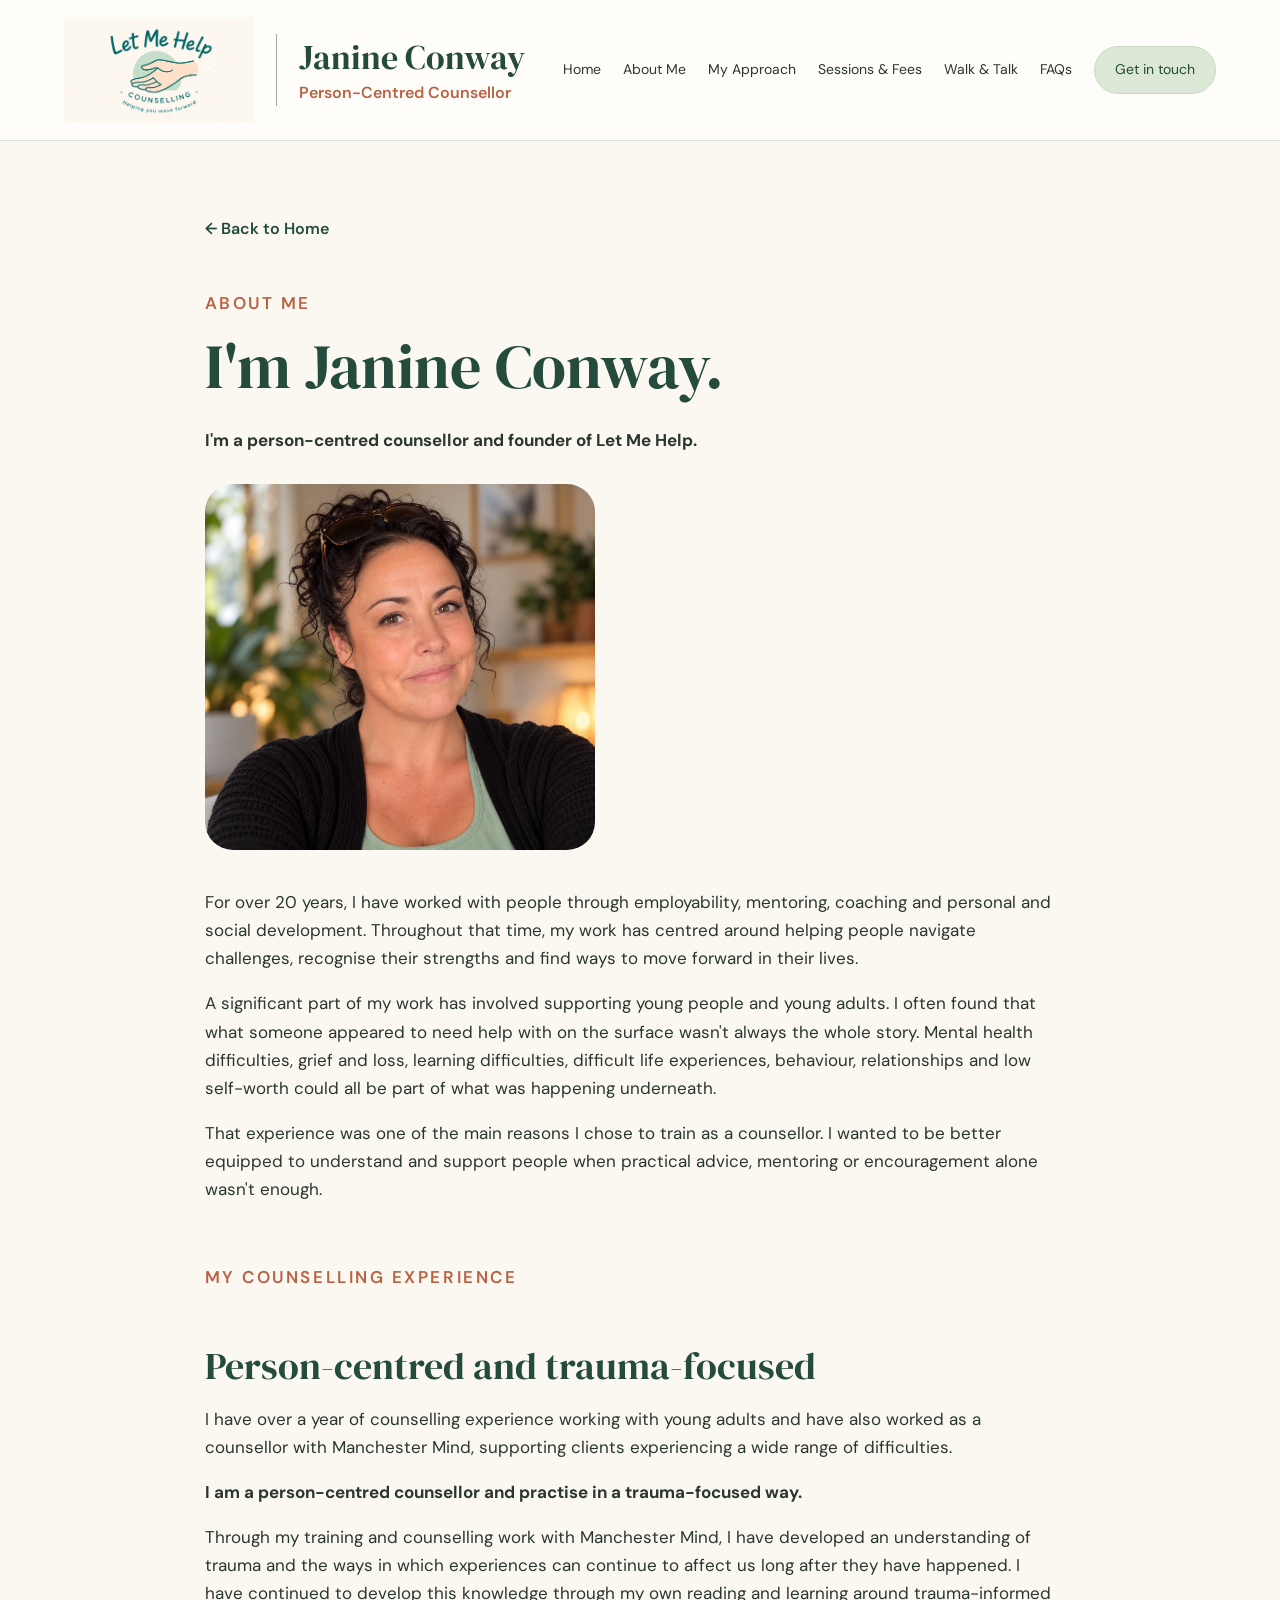
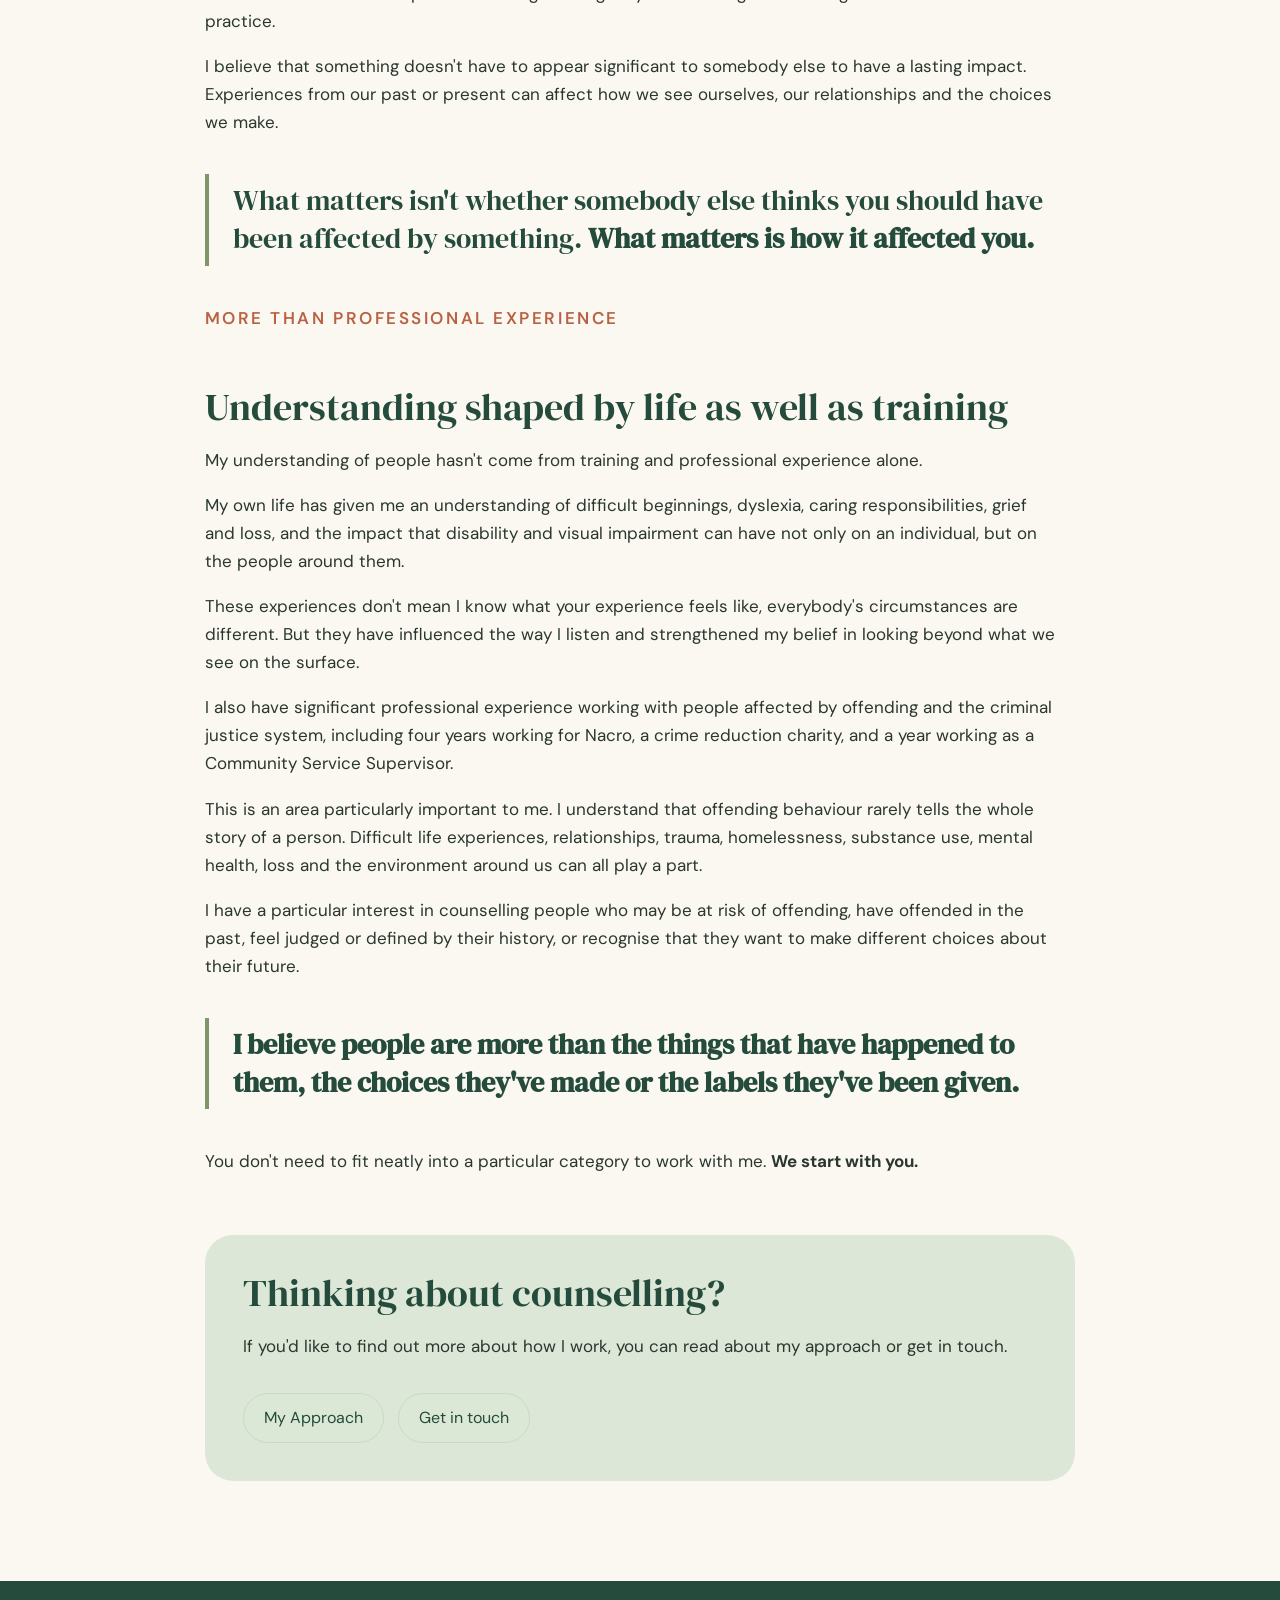
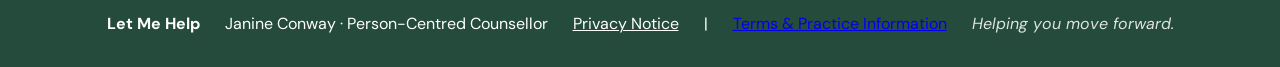
==== about.html @ ed5c0e48 "Add files via upload" ====
<!doctype html>
<html lang="en-GB">
<head>
<meta charset="utf-8">
<meta name="viewport" content="width=device-width,initial-scale=1">
<title>About Janine Conway | Person-Centred Counsellor</title>
<meta name="description" content="About Janine Conway, founder of Let Me Help, a person-centred counsellor practising in a trauma-focused way with over 20 years' experience supporting people.">

<link rel="stylesheet" href="style.css">
<style>
.about-page{max-width:1050px;margin:auto;padding:75px 7vw 100px}
.about-page .intro{padding:0;text-align:left;max-width:850px;margin:0 0 60px}
.about-page h1{font-size:62px;margin:8px 0 25px}
.about-page h2{font-size:38px;margin:55px 0 18px}
.about-page p{font-size:17px;max-width:850px}
.about-page .highlight{font-family:'DM Serif Display';font-size:28px;line-height:1.35;color:var(--forest);border-left:4px solid #7f9668;padding:8px 0 8px 24px;margin:38px 0}
.back-home{display:inline-block;margin-bottom:30px;color:var(--forest);font-weight:600;text-decoration:none}
.about-cta{margin-top:60px;padding:38px;background:var(--sage);border-radius:28px}
.about-cta h2{margin-top:0}
.janine-portrait{width:min(100%,390px);height:auto;display:block;margin:30px 0 38px;border-radius:28px;object-fit:cover}
</style>
<link rel="canonical" href="https://letmehelpcounselling.co.uk/about.html">
<meta name="robots" content="index,follow">
</head>
<body>
<header>
  <div class="brand">
    <img src="original-logo.png" alt="Let Me Help, Helping you move forward">
    <div class="identity"><strong>Janine Conway</strong><span>Person-Centred Counsellor</span></div>
  </div>
  <nav><a href="index.html">Home</a><a href="about.html">About Me</a><a href="approach.html">My Approach</a><a href="sessions.html">Sessions & Fees</a><a href="walk-and-talk.html">Walk &amp; Talk</a><a href="faq.html">FAQs</a><a class="pill" href="contact.html">Get in touch</a></nav>
</header>

<main class="about-page">
<a class="back-home" href="index.html">← Back to Home</a>

<section class="intro">
<p class="kicker">About Me</p>
<h1>I'm Janine Conway.</h1>
<p><strong>I'm a person-centred counsellor and founder of Let Me Help.</strong></p>
<img class="janine-portrait" src="janine-conway.jpg" alt="Janine Conway, Person-Centred Counsellor">

<p>For over 20 years, I have worked with people through employability, mentoring, coaching and personal and social development. Throughout that time, my work has centred around helping people navigate challenges, recognise their strengths and find ways to move forward in their lives.</p>

<p>A significant part of my work has involved supporting young people and young adults. I often found that what someone appeared to need help with on the surface wasn't always the whole story. Mental health difficulties, grief and loss, learning difficulties, difficult life experiences, behaviour, relationships and low self-worth could all be part of what was happening underneath.</p>

<p>That experience was one of the main reasons I chose to train as a counsellor. I wanted to be better equipped to understand and support people when practical advice, mentoring or encouragement alone wasn't enough.</p>
</section>

<section>
<p class="kicker">My counselling experience</p>
<h2>Person-centred and trauma-focused</h2>

<p>I have over a year of counselling experience working with young adults and have also worked as a counsellor with Manchester Mind, supporting clients experiencing a wide range of difficulties.</p>

<p><strong>I am a person-centred counsellor and practise in a trauma-focused way.</strong></p>

<p>Through my training and counselling work with Manchester Mind, I have developed an understanding of trauma and the ways in which experiences can continue to affect us long after they have happened. I have continued to develop this knowledge through my own reading and learning around trauma-informed practice.</p>

<p>I believe that something doesn't have to appear significant to somebody else to have a lasting impact. Experiences from our past or present can affect how we see ourselves, our relationships and the choices we make.</p>

<p class="highlight">What matters isn't whether somebody else thinks you should have been affected by something. <strong>What matters is how it affected you.</strong></p>
</section>

<section>
<p class="kicker">More than professional experience</p>
<h2>Understanding shaped by life as well as training</h2>

<p>My understanding of people hasn't come from training and professional experience alone.</p>

<p>My own life has given me an understanding of difficult beginnings, dyslexia, caring responsibilities, grief and loss, and the impact that disability and visual impairment can have not only on an individual, but on the people around them.</p>

<p>These experiences don't mean I know what your experience feels like, everybody's circumstances are different. But they have influenced the way I listen and strengthened my belief in looking beyond what we see on the surface.</p>

<p>I also have significant professional experience working with people affected by offending and the criminal justice system, including four years working for Nacro, a crime reduction charity, and a year working as a Community Service Supervisor.</p>

<p>This is an area particularly important to me. I understand that offending behaviour rarely tells the whole story of a person. Difficult life experiences, relationships, trauma, homelessness, substance use, mental health, loss and the environment around us can all play a part.</p>

<p>I have a particular interest in counselling people who may be at risk of offending, have offended in the past, feel judged or defined by their history, or recognise that they want to make different choices about their future.</p>

<p class="highlight"><strong>I believe people are more than the things that have happened to them, the choices they've made or the labels they've been given.</strong></p>

<p>You don't need to fit neatly into a particular category to work with me. <strong>We start with you.</strong></p>
</section>

<section class="about-cta">
<h2>Thinking about counselling?</h2>
<p>If you'd like to find out more about how I work, you can read about my approach or get in touch.</p>
<a class="button" href="approach.html">My Approach</a>
<a class="button" href="contact.html" style="margin-left:10px">Get in touch</a>
</section>
</main>

<footer><strong>Let Me Help</strong><span>Janine Conway · Person-Centred Counsellor</span><a href="privacy.html" style="color:white">Privacy Notice</a> <span aria-hidden="true">|</span> <a href="terms.html">Terms &amp; Practice Information</a><em>Helping you move forward.</em></footer>
</body>
</html>
---- style.css ----
@import url('https://fonts.googleapis.com/css2?family=DM+Sans:wght@400;500;600&family=DM+Serif+Display:ital@0;1&display=swap');
:root{--forest:#244b3b;--sage:#dce7d7;--cream:#fbf8f1;--paper:#fffdfa;--terra:#b86243;--line:#d9dfd6;--ink:#29372f}
*{box-sizing:border-box}body{margin:0;background:var(--cream);color:var(--ink);font-family:'DM Sans',sans-serif;line-height:1.65}header{display:flex;align-items:center;justify-content:space-between;padding:15px 5vw;border-bottom:1px solid var(--line);background:var(--paper)}.brand{display:flex;align-items:center;gap:22px}.brand img{width:190px;height:110px;object-fit:contain}.identity{border-left:1px solid #9aaa9d;padding-left:22px}.identity strong{display:block;font:400 34px 'DM Serif Display';color:var(--forest)}.identity span{color:var(--terra);font-weight:600}nav{display:flex;gap:22px;align-items:center}nav a{text-decoration:none;color:var(--ink);font-size:14px}.pill,.button{background:var(--forest);color:#fff!important;padding:11px 20px;border-radius:999px;text-decoration:none}.hero{display:grid;grid-template-columns:.9fr 1.1fr;gap:60px;align-items:center;padding:70px 7vw 85px;min-height:650px}.copy{max-width:600px}.kicker{text-transform:uppercase;letter-spacing:.15em;font-size:12px;font-weight:600;color:var(--terra)}h1,h2{font-family:'DM Serif Display';font-weight:400;color:var(--forest);line-height:1.08}h1{font-size:68px;margin:12px 0 25px}h1 em{color:#7f9668;font-style:italic}.copy>p:not(.kicker):not(.tag){font-size:18px}.button{display:inline-block;margin-top:15px}.tag{font:italic 20px 'DM Serif Display';color:var(--forest);margin-top:24px}.oval{height:520px;border-radius:50%;overflow:hidden;box-shadow:0 20px 55px rgba(36,75,59,.14)}.oval img{width:100%;height:100%;object-fit:cover}.help{text-align:center;padding:85px 6vw;background:var(--paper)}.help h2{font-size:44px;margin:6px 0 45px}.topics{max-width:1180px;margin:auto;display:grid;grid-template-columns:repeat(5,1fr);border-top:1px solid var(--line);border-left:1px solid var(--line)}.topics div{padding:28px 16px;border-right:1px solid var(--line);border-bottom:1px solid var(--line);font-weight:500}.links{padding:70px 6vw;display:grid;grid-template-columns:repeat(5,1fr);gap:16px}.links a{display:flex;flex-direction:column;text-decoration:none;color:var(--ink);background:var(--paper);border:1px solid var(--line);border-radius:18px;padding:25px;min-height:230px}.links b{font:400 27px 'DM Serif Display';color:var(--forest);margin-bottom:12px}.links span{font-size:14px}.links i{font-style:normal;color:var(--forest);font-weight:600;margin-top:auto}.online{text-align:center;background:var(--sage);padding:65px 20px}.online h2{font-size:38px;margin:0 0 15px}.online p{max-width:780px;margin:auto}footer{background:var(--forest);color:white;padding:30px 6vw;display:flex;gap:25px;justify-content:center;flex-wrap:wrap}footer em{opacity:.85}
@media(max-width:1000px){nav a:not(.pill){display:none}.hero{grid-template-columns:1fr}.oval{height:430px}.topics{grid-template-columns:repeat(2,1fr)}.links{grid-template-columns:repeat(2,1fr)}}
@media(max-width:620px){header{padding:10px 18px}.brand img{width:125px;height:80px}.identity{padding-left:12px}.identity strong{font-size:22px}.identity span{font-size:11px}nav .pill{display:none}.hero{padding:50px 24px;gap:35px}h1{font-size:48px}.oval{height:320px}.topics,.links{grid-template-columns:1fr}.help,.links{padding:60px 24px}}


/* Requested button update: light green, oval/pill-shaped */
.button,
.primary,
.secondary,
.nav-button,
.pill,
a.button,
a.primary,
a.secondary,
a.nav-button,
a.pill,
button,
input[type="submit"] {
  background: #dce8d6 !important;
  color: #244b3b !important;
  border: 1px solid #cbd9c5 !important;
  border-radius: 999px !important;
  box-shadow: none !important;
}
.button:hover,
.primary:hover,
.secondary:hover,
.nav-button:hover,
.pill:hover,
a.button:hover,
a.primary:hover,
a.secondary:hover,
a.nav-button:hover,
a.pill:hover,
button:hover,
input[type="submit"]:hover {
  background: #cfdcc8 !important;
  color: #244b3b !important;
}

/* V5: How I Can Help topic buttons */
.topics {
  border: 0 !important;
  gap: 16px !important;
}
.topics div {
  background: #dce8d6 !important;
  color: #244b3b !important;
  border: 1px solid #cbd9c5 !important;
  border-radius: 999px !important;
  min-height: 64px !important;
  padding: 16px 22px !important;
  display: flex !important;
  align-items: center !important;
  justify-content: center !important;
  text-align: center !important;
}

/* V16: six homepage information cards */
.links{grid-template-columns:repeat(3,1fr)}
@media(max-width:1000px){.links{grid-template-columns:repeat(2,1fr)}}
@media(max-width:620px){.links{grid-template-columns:1fr}}
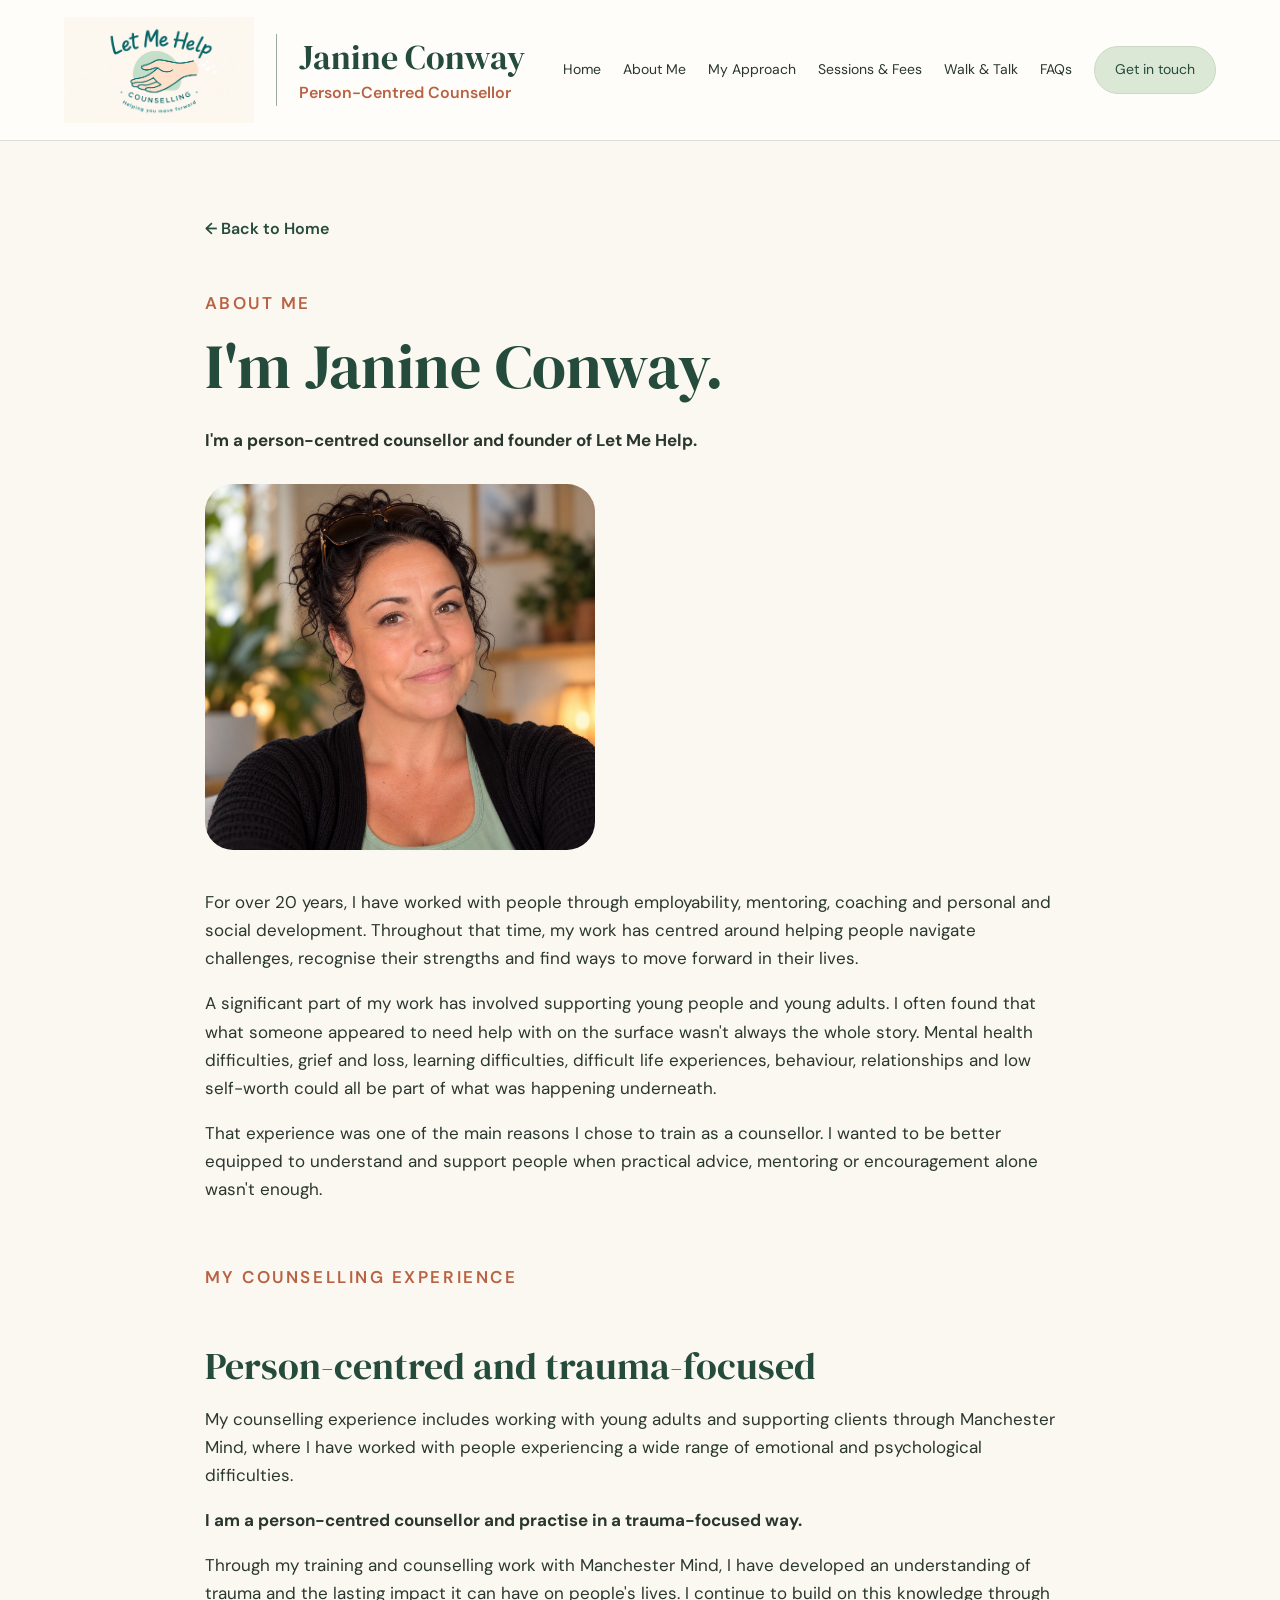
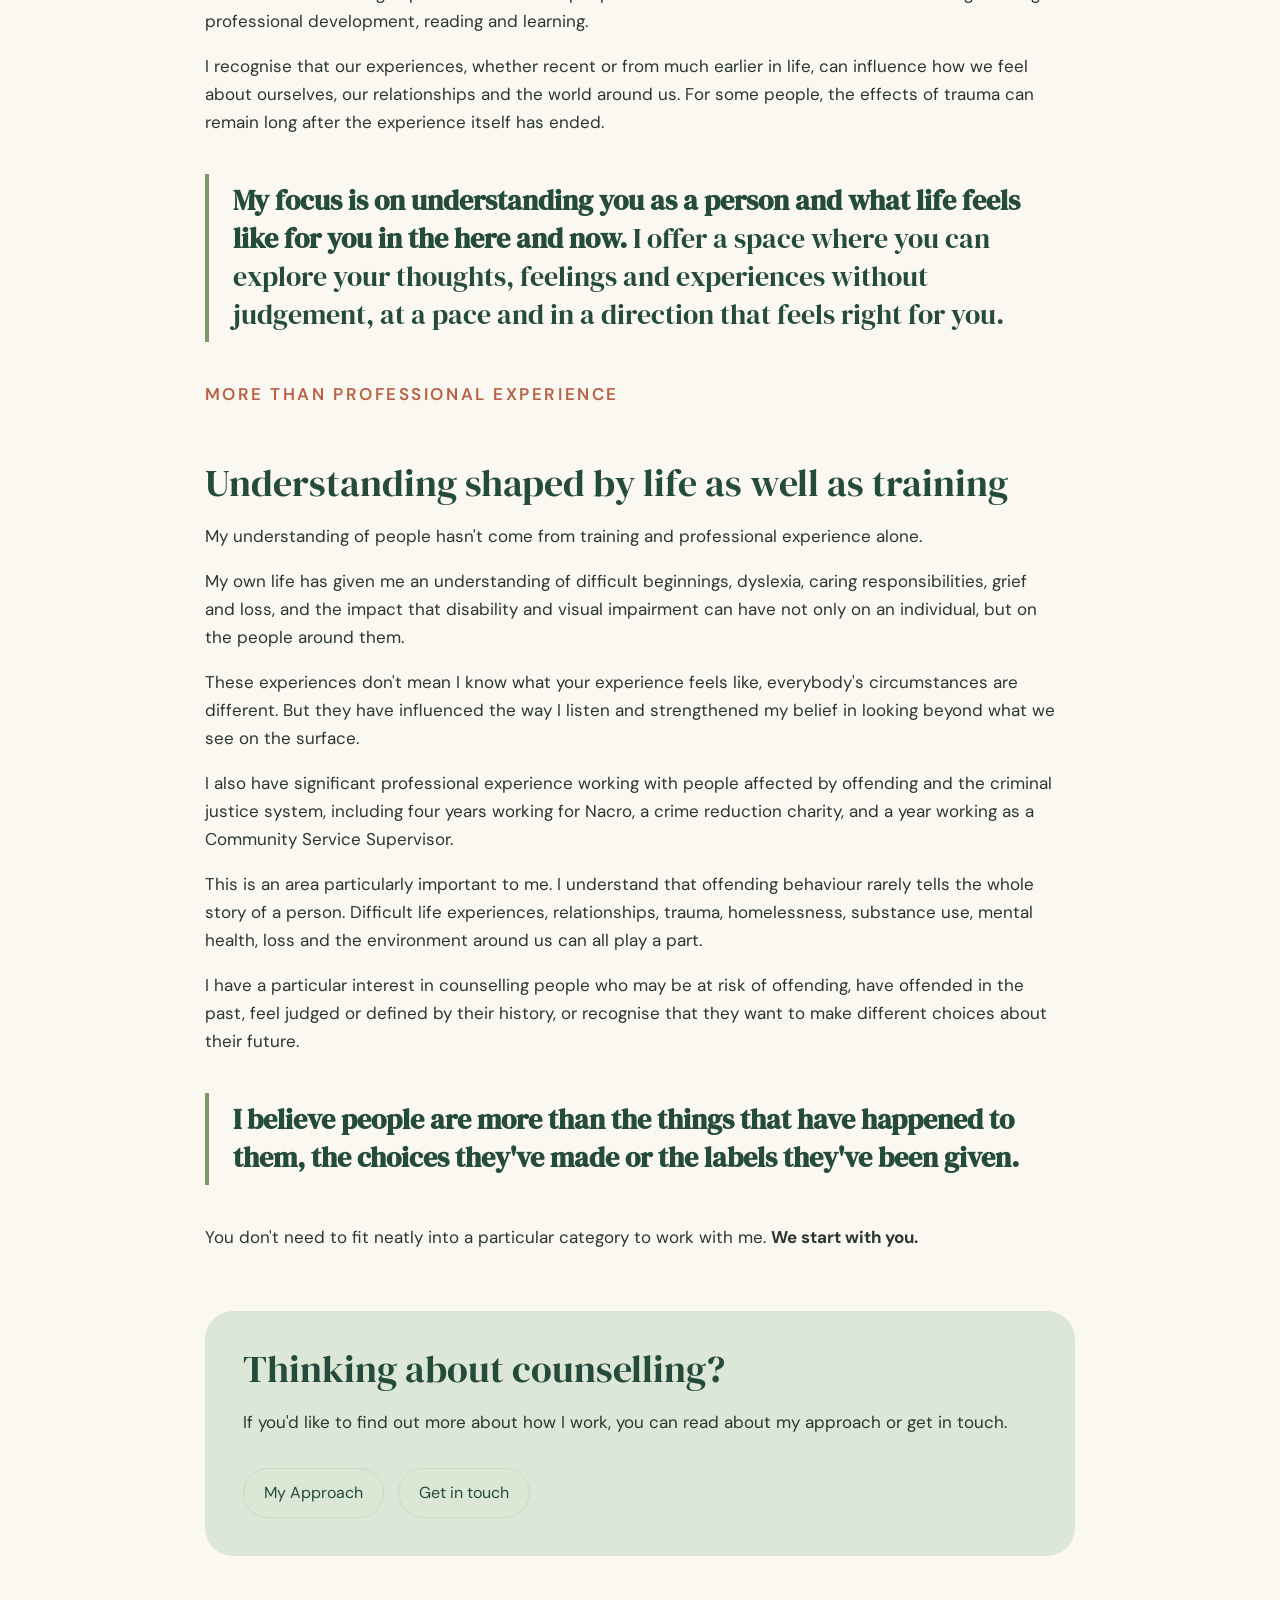
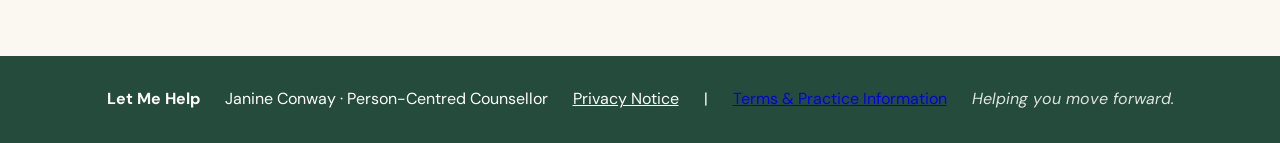
==== commit 15a40e62: "Update about.html" ====
--- a/about.html
+++ b/about.html
@@ -51,15 +51,15 @@
 <p class="kicker">My counselling experience</p>
 <h2>Person-centred and trauma-focused</h2>
 
-<p>I have over a year of counselling experience working with young adults and have also worked as a counsellor with Manchester Mind, supporting clients experiencing a wide range of difficulties.</p>
+<p>My counselling experience includes working with young adults and supporting clients through Manchester Mind, where I have worked with people experiencing a wide range of emotional and psychological difficulties.</p>
 
 <p><strong>I am a person-centred counsellor and practise in a trauma-focused way.</strong></p>
 
-<p>Through my training and counselling work with Manchester Mind, I have developed an understanding of trauma and the ways in which experiences can continue to affect us long after they have happened. I have continued to develop this knowledge through my own reading and learning around trauma-informed practice.</p>
+<p>Through my training and counselling work with Manchester Mind, I have developed an understanding of trauma and the lasting impact it can have on people's lives. I continue to build on this knowledge through professional development, reading and learning.</p>
 
-<p>I believe that something doesn't have to appear significant to somebody else to have a lasting impact. Experiences from our past or present can affect how we see ourselves, our relationships and the choices we make.</p>
+<p>I recognise that our experiences, whether recent or from much earlier in life, can influence how we feel about ourselves, our relationships and the world around us. For some people, the effects of trauma can remain long after the experience itself has ended.</p>
 
-<p class="highlight">What matters isn't whether somebody else thinks you should have been affected by something. <strong>What matters is how it affected you.</strong></p>
+<p class="highlight"><strong>My focus is on understanding you as a person and what life feels like for you in the here and now.</strong> I offer a space where you can explore your thoughts, feelings and experiences without judgement, at a pace and in a direction that feels right for you.</p>
 </section>
 
 <section>
@@ -93,4 +93,4 @@
 
 <footer><strong>Let Me Help</strong><span>Janine Conway · Person-Centred Counsellor</span><a href="privacy.html" style="color:white">Privacy Notice</a> <span aria-hidden="true">|</span> <a href="terms.html">Terms &amp; Practice Information</a><em>Helping you move forward.</em></footer>
 </body>
-</html>+</html>
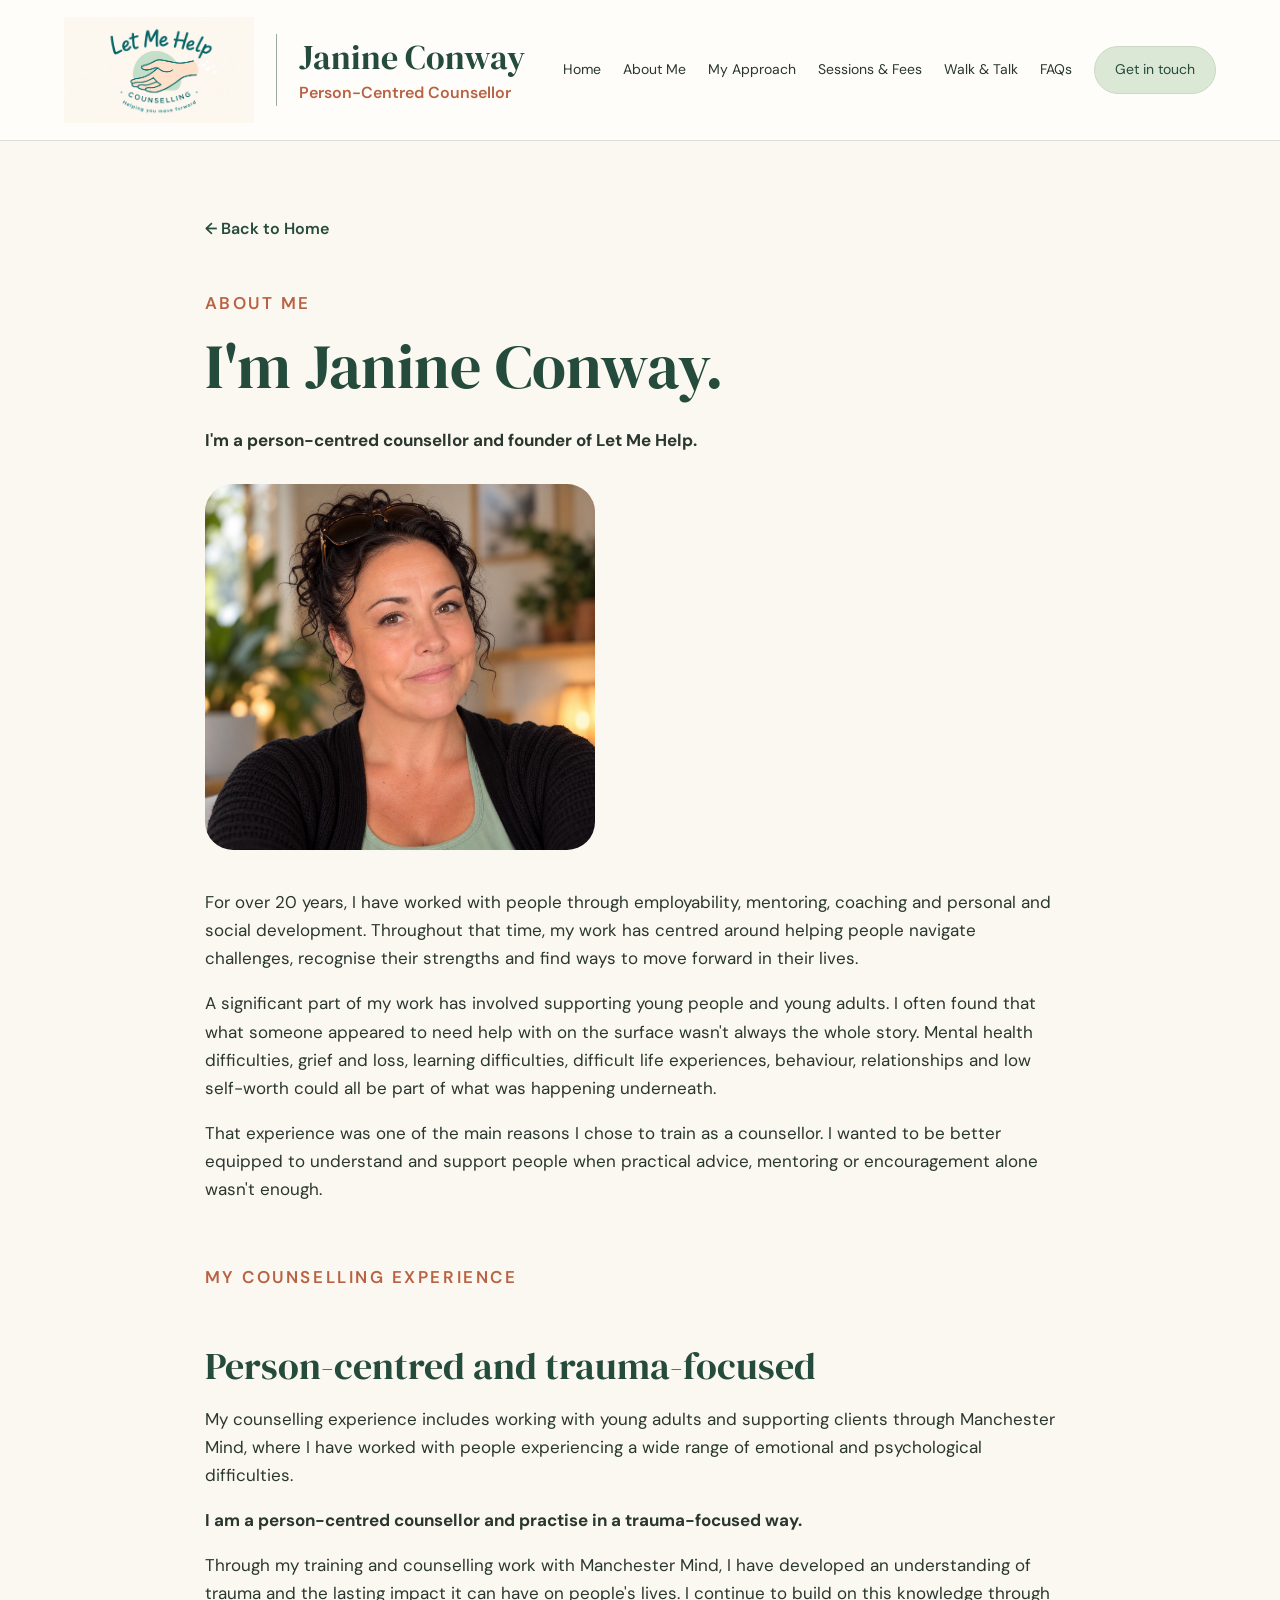
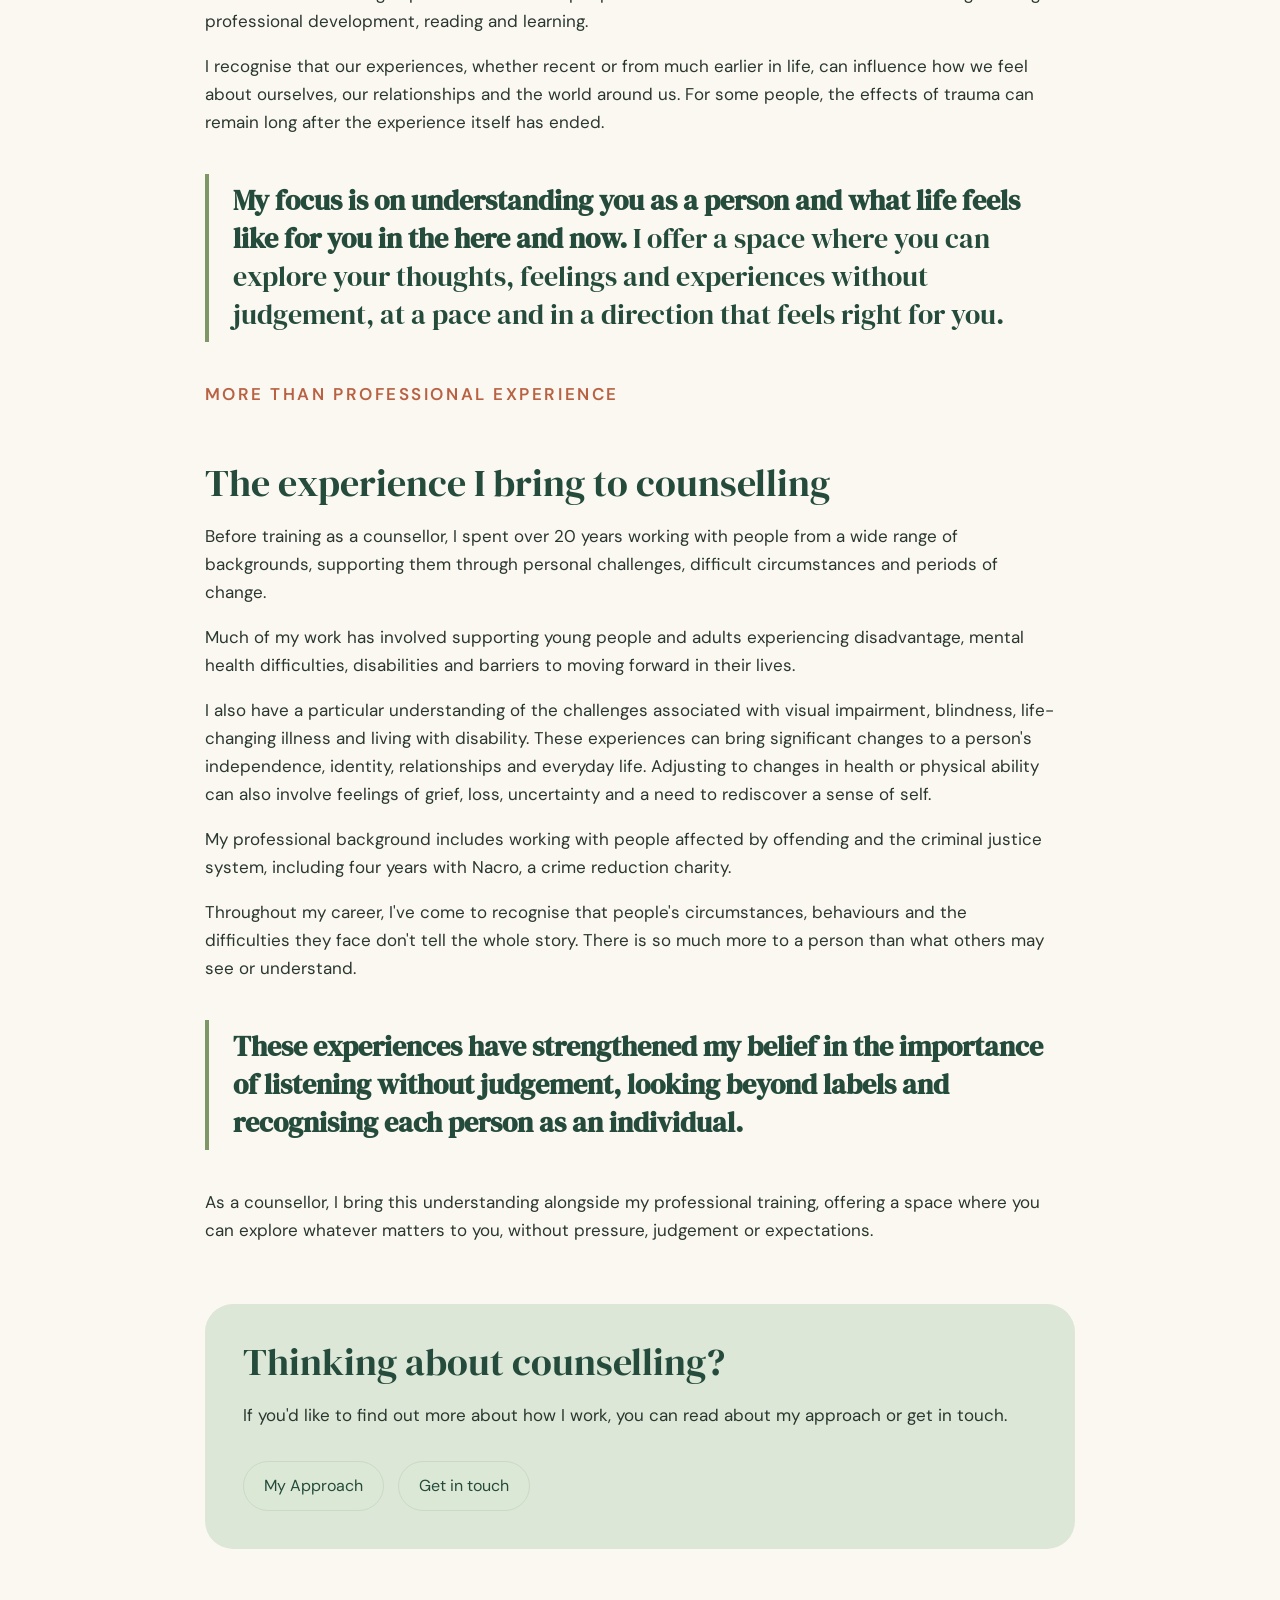
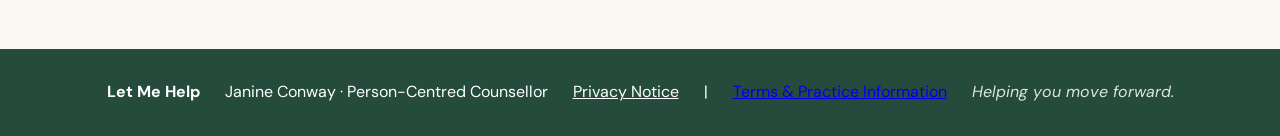
==== commit c315c743: "Update about.html" ====
--- a/about.html
+++ b/about.html
@@ -64,23 +64,21 @@
 
 <section>
 <p class="kicker">More than professional experience</p>
-<h2>Understanding shaped by life as well as training</h2>
+<h2>The experience I bring to counselling</h2>
 
-<p>My understanding of people hasn't come from training and professional experience alone.</p>
+<p>Before training as a counsellor, I spent over 20 years working with people from a wide range of backgrounds, supporting them through personal challenges, difficult circumstances and periods of change.</p>
 
-<p>My own life has given me an understanding of difficult beginnings, dyslexia, caring responsibilities, grief and loss, and the impact that disability and visual impairment can have not only on an individual, but on the people around them.</p>
+<p>Much of my work has involved supporting young people and adults experiencing disadvantage, mental health difficulties, disabilities and barriers to moving forward in their lives.</p>
 
-<p>These experiences don't mean I know what your experience feels like, everybody's circumstances are different. But they have influenced the way I listen and strengthened my belief in looking beyond what we see on the surface.</p>
+<p>I also have a particular understanding of the challenges associated with visual impairment, blindness, life-changing illness and living with disability. These experiences can bring significant changes to a person's independence, identity, relationships and everyday life. Adjusting to changes in health or physical ability can also involve feelings of grief, loss, uncertainty and a need to rediscover a sense of self.</p>
 
-<p>I also have significant professional experience working with people affected by offending and the criminal justice system, including four years working for Nacro, a crime reduction charity, and a year working as a Community Service Supervisor.</p>
+<p>My professional background includes working with people affected by offending and the criminal justice system, including four years with Nacro, a crime reduction charity.</p>
 
-<p>This is an area particularly important to me. I understand that offending behaviour rarely tells the whole story of a person. Difficult life experiences, relationships, trauma, homelessness, substance use, mental health, loss and the environment around us can all play a part.</p>
+<p>Throughout my career, I've come to recognise that people's circumstances, behaviours and the difficulties they face don't tell the whole story. There is so much more to a person than what others may see or understand.</p>
 
-<p>I have a particular interest in counselling people who may be at risk of offending, have offended in the past, feel judged or defined by their history, or recognise that they want to make different choices about their future.</p>
+<p class="highlight"><strong>These experiences have strengthened my belief in the importance of listening without judgement, looking beyond labels and recognising each person as an individual.</strong></p>
 
-<p class="highlight"><strong>I believe people are more than the things that have happened to them, the choices they've made or the labels they've been given.</strong></p>
-
-<p>You don't need to fit neatly into a particular category to work with me. <strong>We start with you.</strong></p>
+<p>As a counsellor, I bring this understanding alongside my professional training, offering a space where you can explore whatever matters to you, without pressure, judgement or expectations.</p>
 </section>
 
 <section class="about-cta">
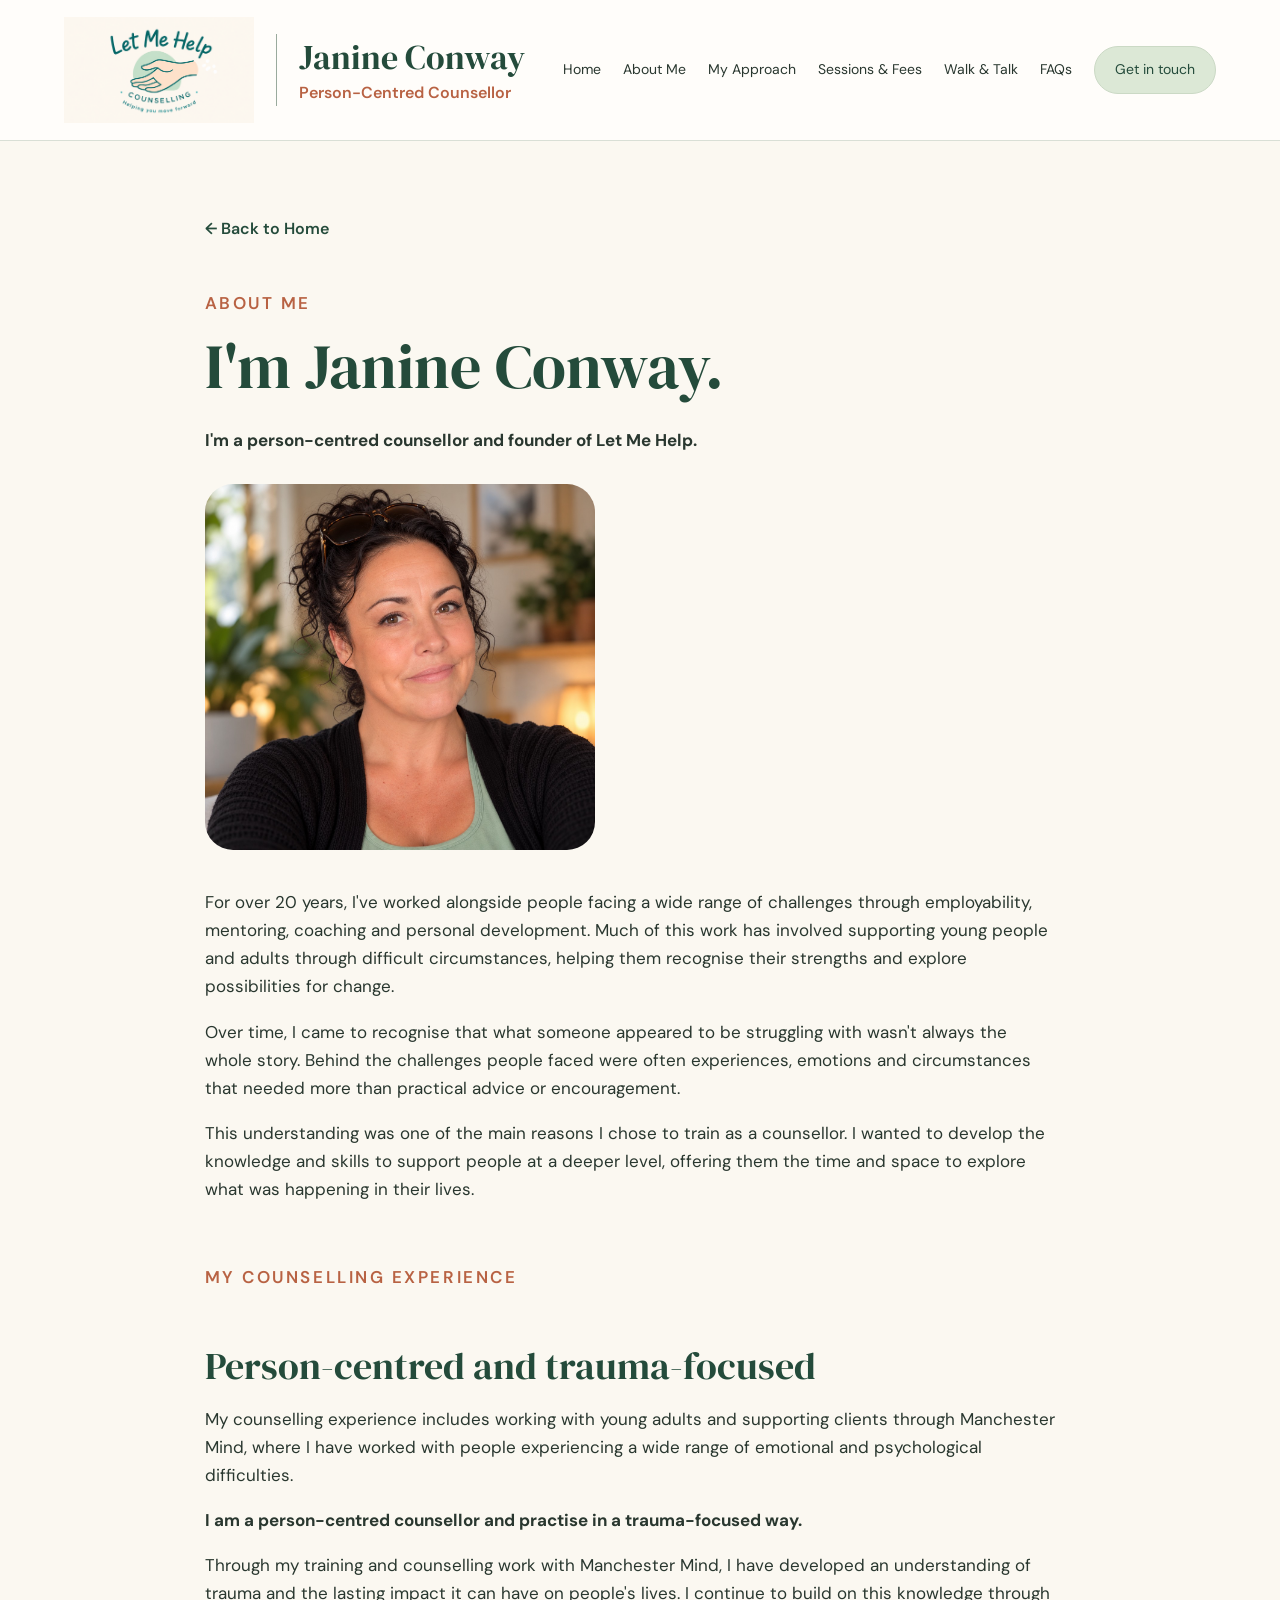
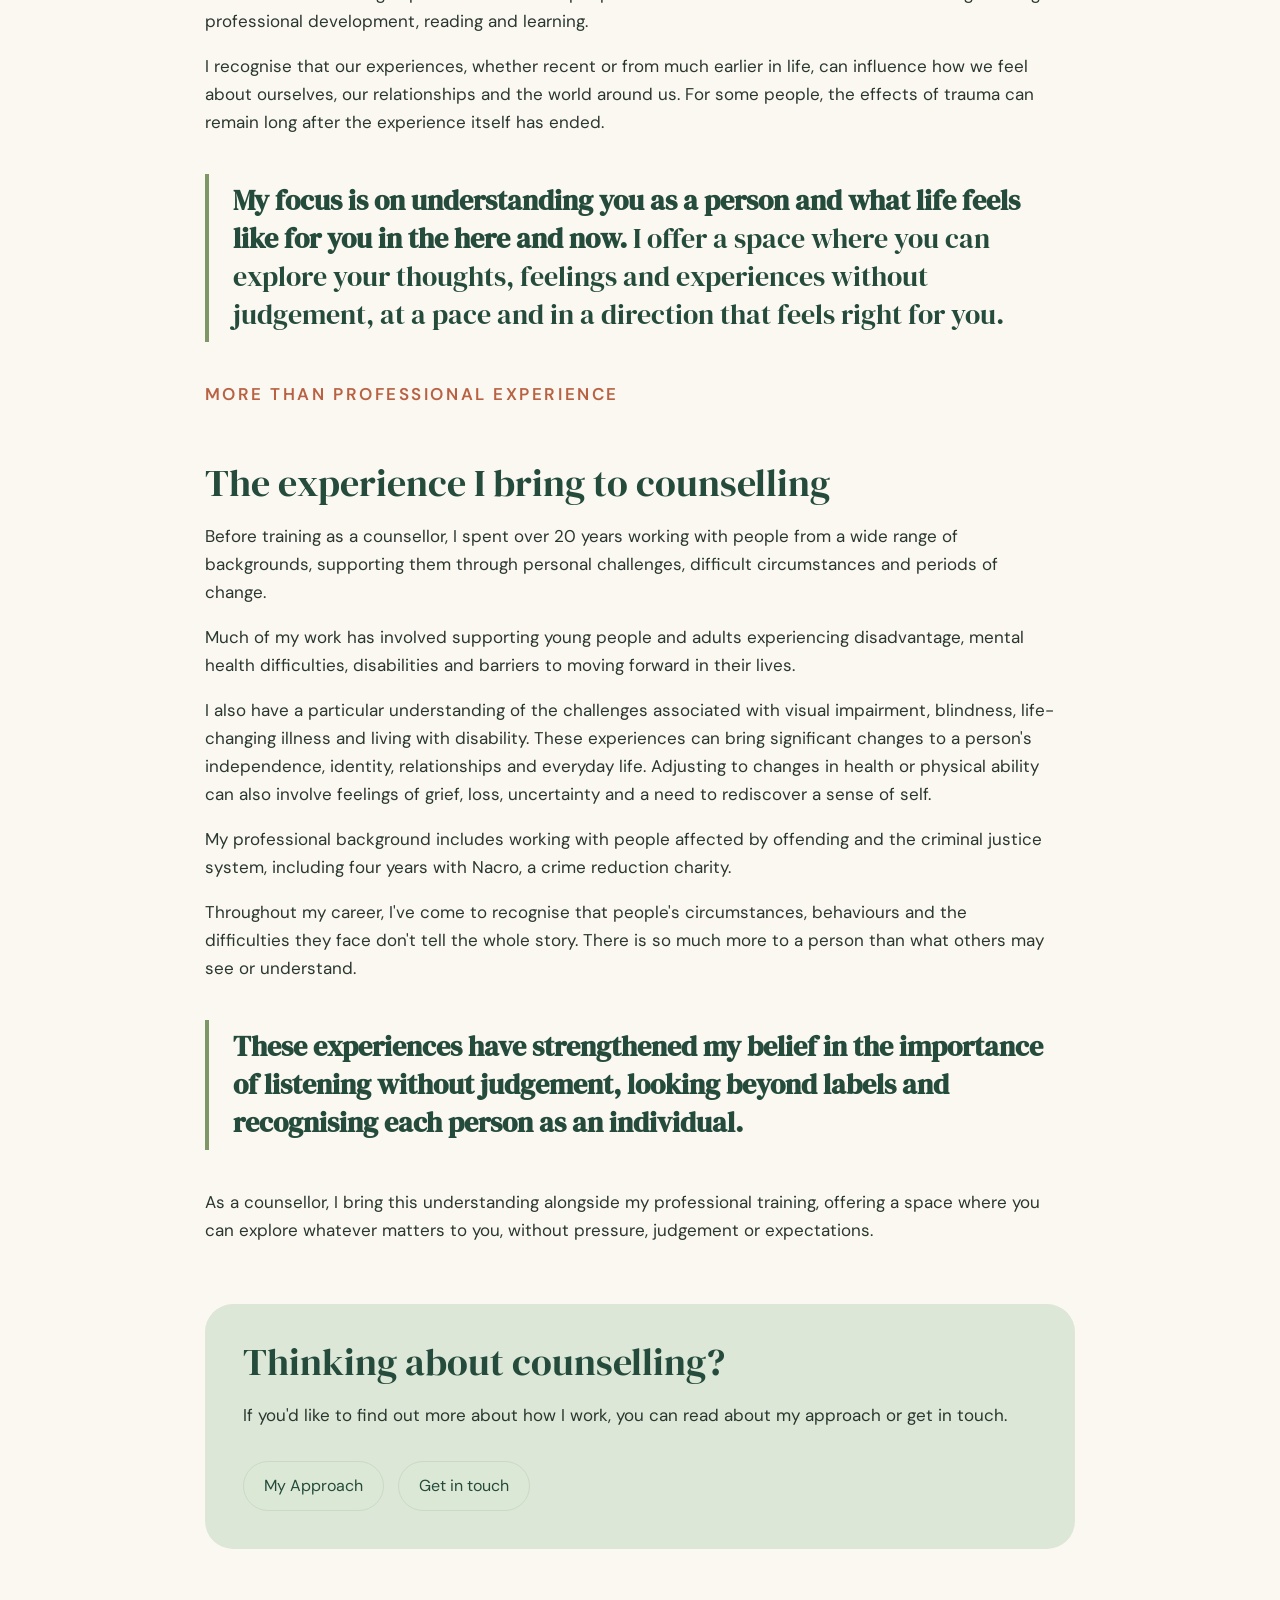
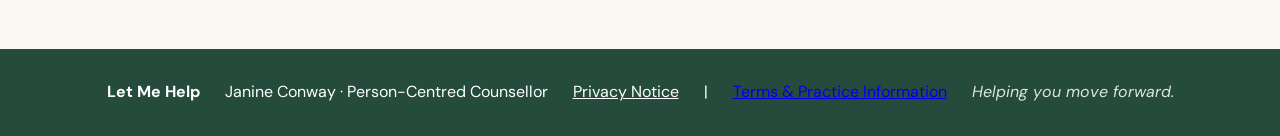
==== commit 94353fa7: "Update about.html" ====
--- a/about.html
+++ b/about.html
@@ -40,13 +40,12 @@
 <p><strong>I'm a person-centred counsellor and founder of Let Me Help.</strong></p>
 <img class="janine-portrait" src="janine-conway.jpg" alt="Janine Conway, Person-Centred Counsellor">
 
-<p>For over 20 years, I have worked with people through employability, mentoring, coaching and personal and social development. Throughout that time, my work has centred around helping people navigate challenges, recognise their strengths and find ways to move forward in their lives.</p>
+<p>For over 20 years, I've worked alongside people facing a wide range of challenges through employability, mentoring, coaching and personal development. Much of this work has involved supporting young people and adults through difficult circumstances, helping them recognise their strengths and explore possibilities for change.</p>
 
-<p>A significant part of my work has involved supporting young people and young adults. I often found that what someone appeared to need help with on the surface wasn't always the whole story. Mental health difficulties, grief and loss, learning difficulties, difficult life experiences, behaviour, relationships and low self-worth could all be part of what was happening underneath.</p>
+<p>Over time, I came to recognise that what someone appeared to be struggling with wasn't always the whole story. Behind the challenges people faced were often experiences, emotions and circumstances that needed more than practical advice or encouragement.</p>
 
-<p>That experience was one of the main reasons I chose to train as a counsellor. I wanted to be better equipped to understand and support people when practical advice, mentoring or encouragement alone wasn't enough.</p>
+<p>This understanding was one of the main reasons I chose to train as a counsellor. I wanted to develop the knowledge and skills to support people at a deeper level, offering them the time and space to explore what was happening in their lives.</p></section>
 </section>
-
 <section>
 <p class="kicker">My counselling experience</p>
 <h2>Person-centred and trauma-focused</h2>
--- a/style.css
+++ b/style.css
@@ -62,3 +62,86 @@
 .links{grid-template-columns:repeat(3,1fr)}
 @media(max-width:1000px){.links{grid-template-columns:repeat(2,1fr)}}
 @media(max-width:620px){.links{grid-template-columns:1fr}}
+/* Homepage contact form */
+.home-contact {
+  background: #faf7f1;
+  padding: 65px 24px;
+  text-align: center;
+}
+
+.home-contact h2 {
+  color: #244b3b;
+  margin: 0 0 18px;
+}
+
+.home-contact > p {
+  max-width: 650px;
+  margin: 0 auto 30px;
+  line-height: 1.7;
+}
+
+.home-contact .contact-form {
+  max-width: 600px;
+  margin: 0 auto;
+  display: flex;
+  flex-direction: column;
+  gap: 10px;
+  text-align: left;
+}
+
+.home-contact label {
+  font-weight: 600;
+  margin-top: 8px;
+}
+
+.home-contact input:not([type="hidden"]),
+.home-contact select,
+.home-contact textarea {
+  width: 100%;
+  box-sizing: border-box;
+  padding: 13px 15px;
+  border: 1px solid #b9c9b8;
+  border-radius: 8px;
+  background: #fff;
+  color: #244b3b;
+  font: inherit;
+}
+
+.home-contact textarea {
+  min-height: 130px;
+  resize: vertical;
+}
+
+.home-contact input:focus,
+.home-contact select:focus,
+.home-contact textarea:focus {
+  outline: 2px solid #507b68;
+  outline-offset: 2px;
+}
+
+.home-contact .small-note {
+  font-size: 0.9rem;
+  line-height: 1.6;
+  margin: 12px 0;
+}
+
+.home-contact button {
+  align-self: center;
+  margin-top: 10px;
+  padding: 14px 32px;
+  cursor: pointer;
+}
+
+@media (max-width: 600px) {
+  .home-contact {
+    padding: 40px 18px;
+  }
+
+  .home-contact .contact-form {
+    width: 100%;
+  }
+
+  .home-contact button {
+    width: 100%;
+  }
+}
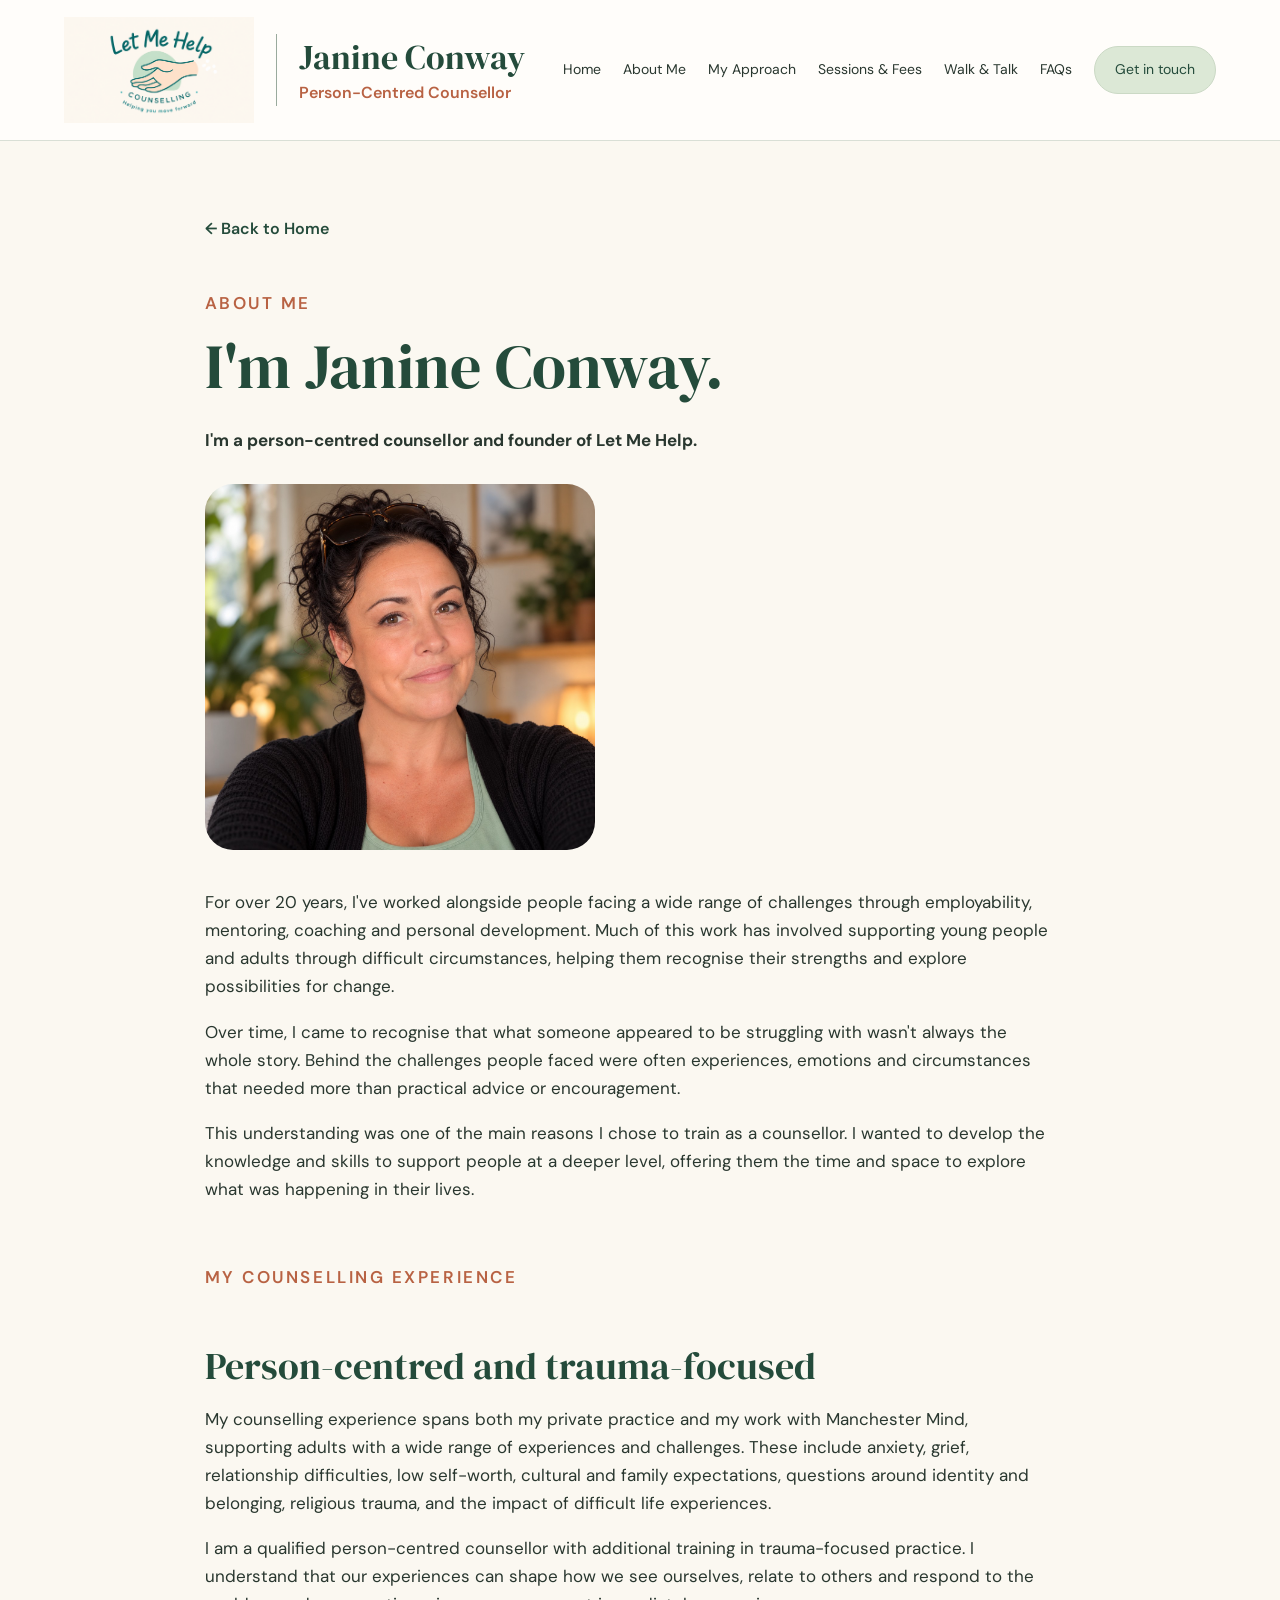
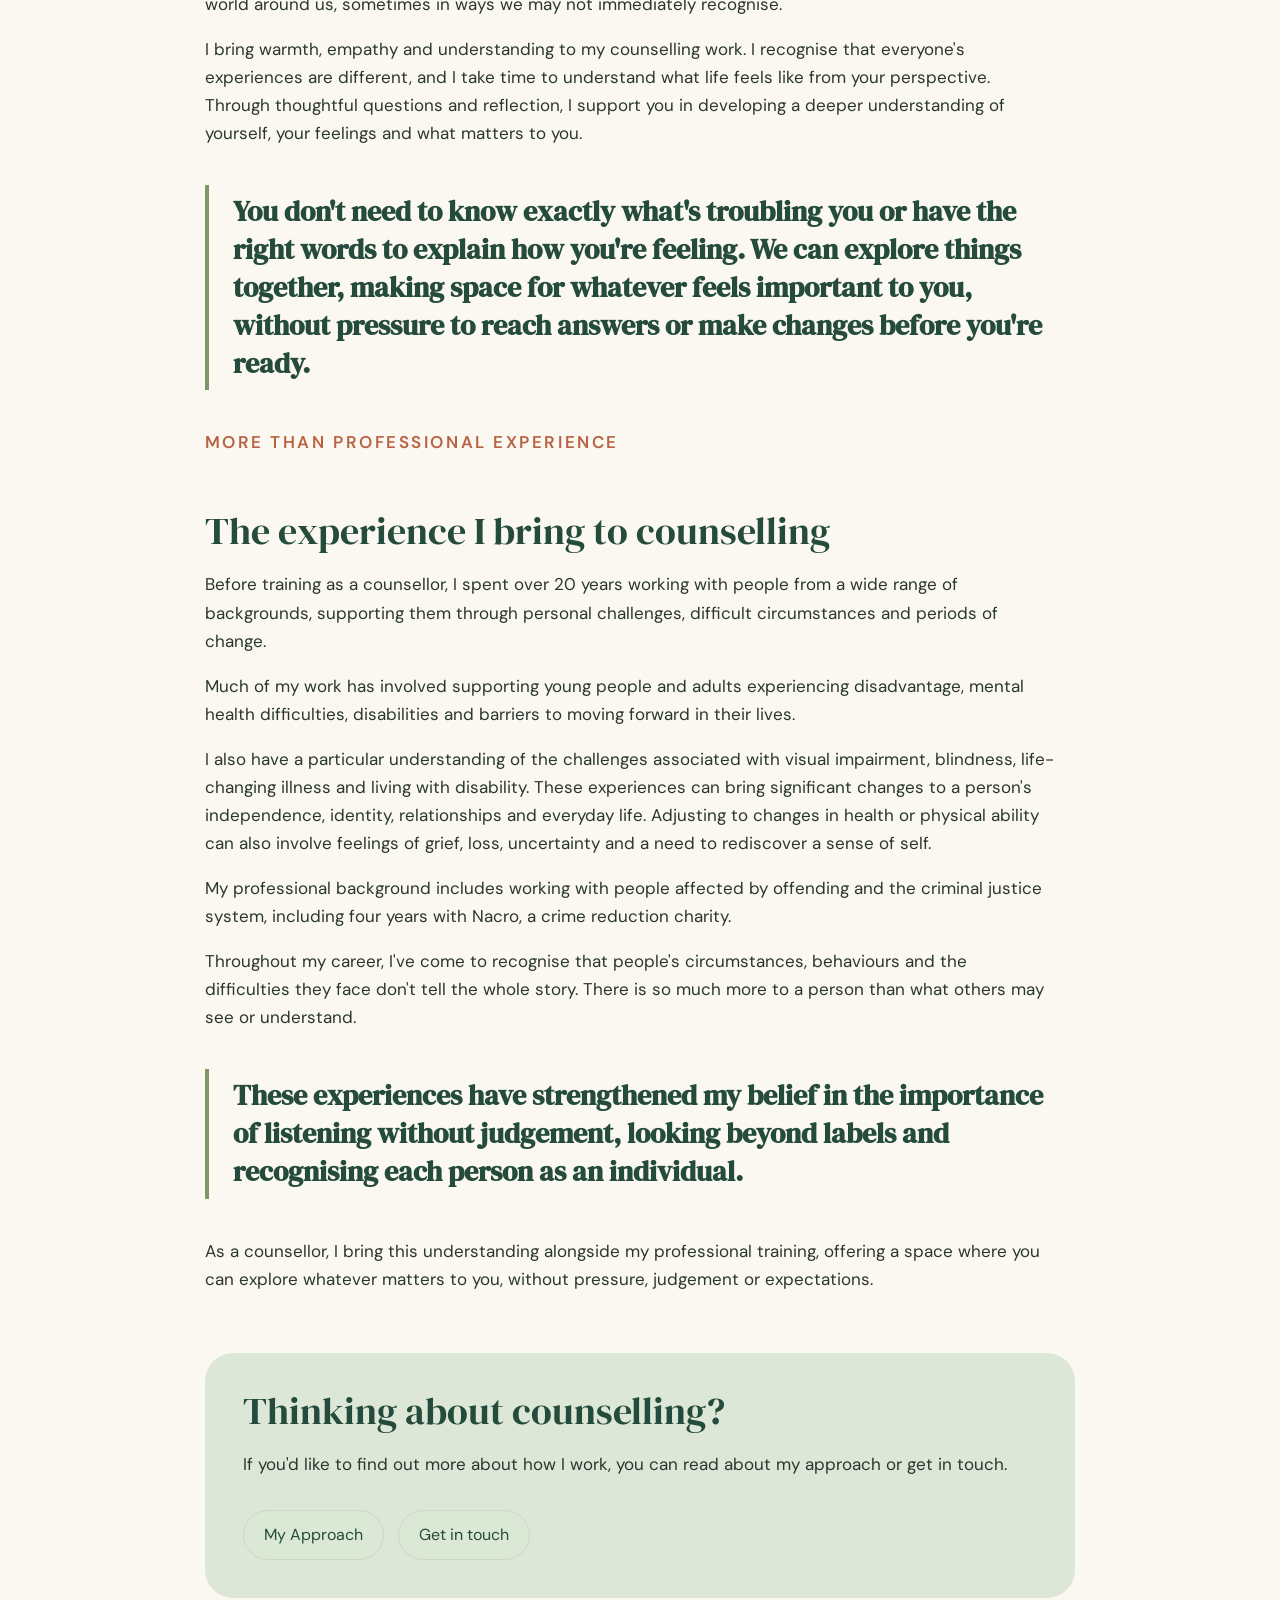
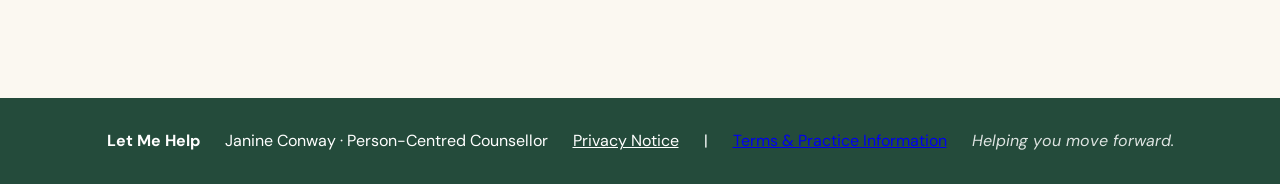
==== commit 5c126e89: "Update about.html" ====
--- a/about.html
+++ b/about.html
@@ -50,15 +50,14 @@
 <p class="kicker">My counselling experience</p>
 <h2>Person-centred and trauma-focused</h2>
 
-<p>My counselling experience includes working with young adults and supporting clients through Manchester Mind, where I have worked with people experiencing a wide range of emotional and psychological difficulties.</p>
+<p>My counselling experience spans both my private practice and my work with Manchester Mind, supporting adults with a wide range of experiences and challenges. These include anxiety, grief, relationship difficulties, low self-worth, cultural and family expectations, questions around identity and belonging, religious trauma, and the impact of difficult life experiences.</p>
 
-<p><strong>I am a person-centred counsellor and practise in a trauma-focused way.</strong></p>
+<p>I am a qualified person-centred counsellor with additional training in trauma-focused practice. I understand that our experiences can shape how we see ourselves, relate to others and respond to the world around us, sometimes in ways we may not immediately recognise.</p>
 
-<p>Through my training and counselling work with Manchester Mind, I have developed an understanding of trauma and the lasting impact it can have on people's lives. I continue to build on this knowledge through professional development, reading and learning.</p>
+<p>I bring warmth, empathy and understanding to my counselling work. I recognise that everyone's experiences are different, and I take time to understand what life feels like from your perspective. Through thoughtful questions and reflection, I support you in developing a deeper understanding of yourself, your feelings and what matters to you.</p>
 
-<p>I recognise that our experiences, whether recent or from much earlier in life, can influence how we feel about ourselves, our relationships and the world around us. For some people, the effects of trauma can remain long after the experience itself has ended.</p>
+<p class="highlight"><strong>You don't need to know exactly what's troubling you or have the right words to explain how you're feeling. We can explore things together, making space for whatever feels important to you, without pressure to reach answers or make changes before you're ready.</strong></p>
 
-<p class="highlight"><strong>My focus is on understanding you as a person and what life feels like for you in the here and now.</strong> I offer a space where you can explore your thoughts, feelings and experiences without judgement, at a pace and in a direction that feels right for you.</p>
 </section>
 
 <section>
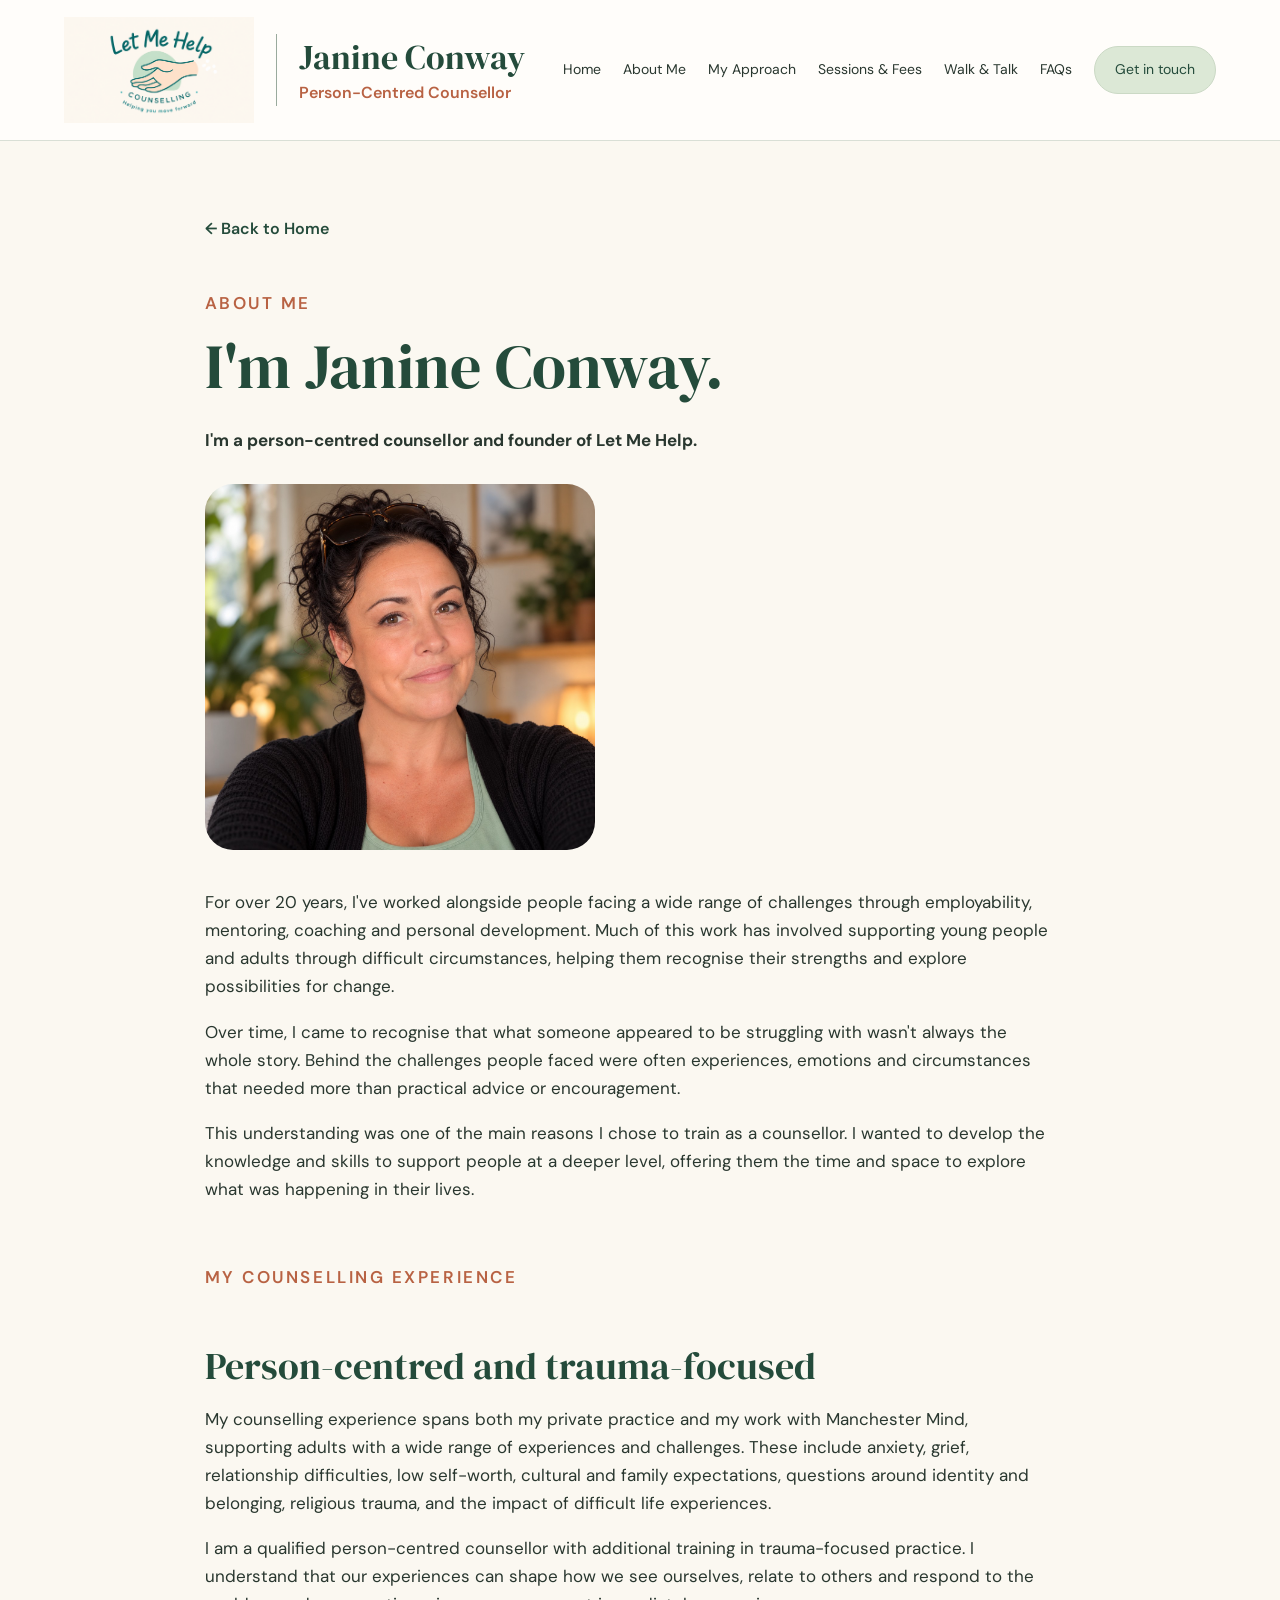
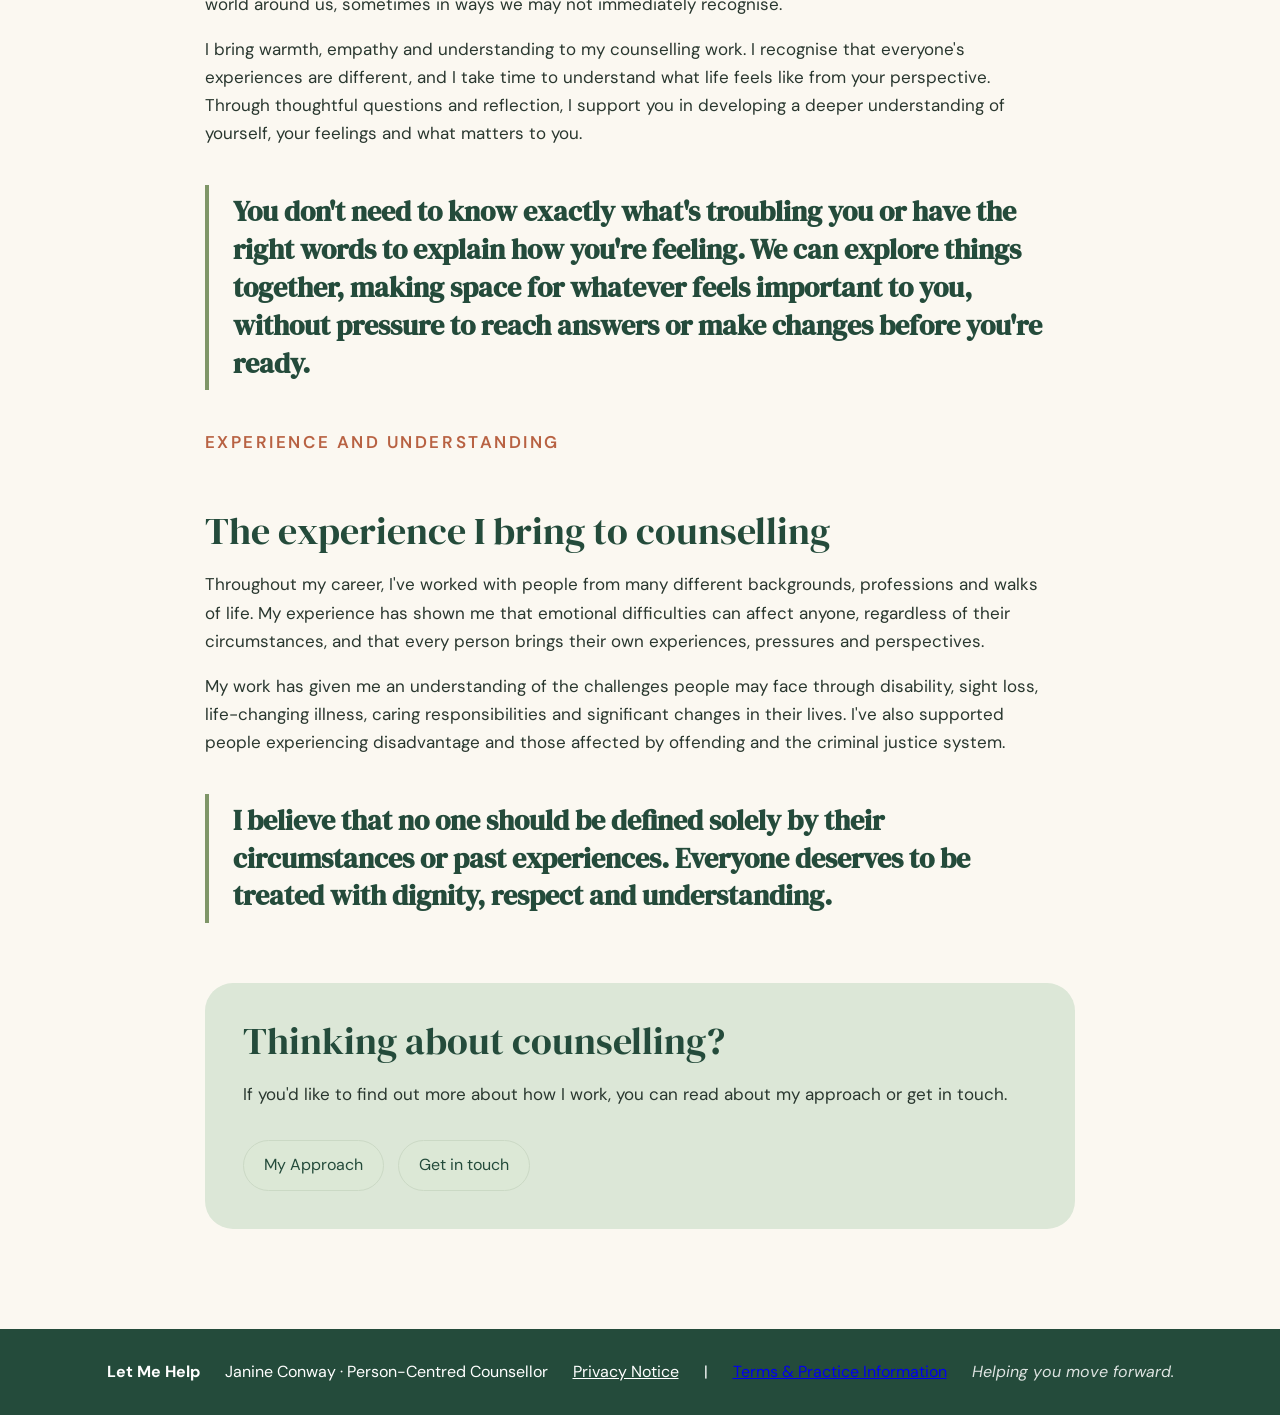
==== commit bb81f30c: "Update about.html" ====
--- a/about.html
+++ b/about.html
@@ -61,22 +61,16 @@
 </section>
 
 <section>
-<p class="kicker">More than professional experience</p>
+
+<p class="kicker">Experience and understanding</p>
 <h2>The experience I bring to counselling</h2>
 
-<p>Before training as a counsellor, I spent over 20 years working with people from a wide range of backgrounds, supporting them through personal challenges, difficult circumstances and periods of change.</p>
+<p>Throughout my career, I've worked with people from many different backgrounds, professions and walks of life. My experience has shown me that emotional difficulties can affect anyone, regardless of their circumstances, and that every person brings their own experiences, pressures and perspectives.</p>
 
-<p>Much of my work has involved supporting young people and adults experiencing disadvantage, mental health difficulties, disabilities and barriers to moving forward in their lives.</p>
+<p>My work has given me an understanding of the challenges people may face through disability, sight loss, life-changing illness, caring responsibilities and significant changes in their lives. I've also supported people experiencing disadvantage and those affected by offending and the criminal justice system.</p>
 
-<p>I also have a particular understanding of the challenges associated with visual impairment, blindness, life-changing illness and living with disability. These experiences can bring significant changes to a person's independence, identity, relationships and everyday life. Adjusting to changes in health or physical ability can also involve feelings of grief, loss, uncertainty and a need to rediscover a sense of self.</p>
+<p class="highlight"><strong>I believe that no one should be defined solely by their circumstances or past experiences. Everyone deserves to be treated with dignity, respect and understanding.</strong></p>
 
-<p>My professional background includes working with people affected by offending and the criminal justice system, including four years with Nacro, a crime reduction charity.</p>
-
-<p>Throughout my career, I've come to recognise that people's circumstances, behaviours and the difficulties they face don't tell the whole story. There is so much more to a person than what others may see or understand.</p>
-
-<p class="highlight"><strong>These experiences have strengthened my belief in the importance of listening without judgement, looking beyond labels and recognising each person as an individual.</strong></p>
-
-<p>As a counsellor, I bring this understanding alongside my professional training, offering a space where you can explore whatever matters to you, without pressure, judgement or expectations.</p>
 </section>
 
 <section class="about-cta">
